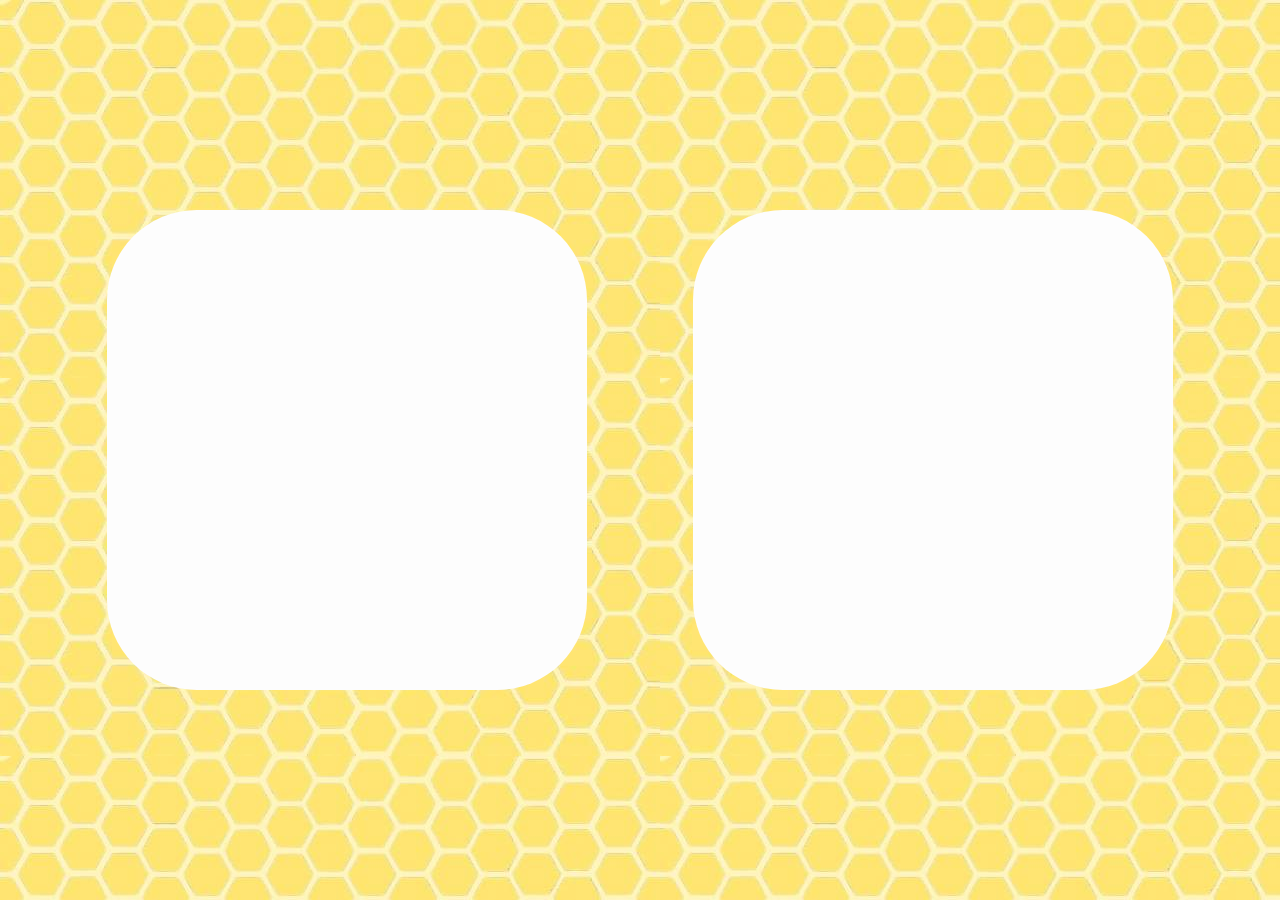
==== cadastro.html @ e91b4074 "Add files via upload" ====
<!DOCTYPE html>
<html lang="pt-br">
<head>
    <meta charset="UTF-8">
    <meta name="viewport" content="width=device-width, initial-scale=1.0">
    <title>Demo Cadastro - Buzzle</title>
    <link rel="stylesheet" href="cadastro.css">
</head>
<body>
    <script src="script.js"></script>
    <main>
        <section id="secmain">
            <button id="divprof" onclick="aniprof()">
                
            </button>
            <button id="divalun" onclick="anialun()">
                
            </button>
        </section>
    </main>
</body>
</html>
---- cadastro.css ----
html{
    height: 100%;
    background-image: url("imagens/colmeia21.jpg");
}

body{
    margin: 0;
    padding: 0;
    width: 100%;
    height: 100%;
}

main{
    width: 100%;
    height: 100%;
    overflow: hidden;
    display: flex;
    justify-content: center;
}

#secmain{
    width: 100%;
    height: 100%;
    display: flex;
    flex-wrap: wrap;
    justify-content: space-evenly;
    align-items: center;
}

#secmain button{
    background-color: #fdfdfd;
    border: none;
    width: 30rem;
    height: 30rem;
    border-radius: 10vh;
    z-index: 2;
    display: flex;
    flex-wrap: wrap;
    justify-content: center;
    align-items: center;
    cursor: pointer;
}

/*efeito ao passar o mouse*/
#divprof:not(:focus):hover{
    filter: brightness(95%);
    scale: 105%;
    transition: 0.2s;
}

/*efeito ao tirar o mouse*/
#divprof:not(:hover){
    transition: 0.2s;
}

/*remove efeitos após o clique*/
#divprof:focus{
    outline: none;
}

/*efeito ao passar o mouse*/
#divalun:not(:focus):hover{
    filter: brightness(95%);
    scale: 105%;
    transition: 0.2s;
}

/*efeito ao tirar o mouse*/
#divalun:not(:hover){
    transition: 0.2s;
}

/*remove efeitos após o clique*/
#divalun:focus{
    outline: none;
}

/*animação ao clicar no divprof*/
.animacaoprof{
    animation: animaprof 2s forwards;
}

.tiraalun{
    animation: tiraalun 2s forwards;
}

.secmain{
    animation: secao 2s forwards;
}

@keyframes animaprof{
    to{
        transform: translate(70%);
        height: 40rem;
        width: 35rem;
    }
}

@keyframes tiraalun{
    to{
        transform: translateX(175%);
    }
}

@keyframes secao{
    to{
        width: 200%;
    }
}

/*animação ao clicar no divalun*/
.animacaoalun{
    animation: animaalun 2s forwards;
}

.tiraprof{
    animation: tiraprof 2s forwards;
}

.secmain{
    animation: secao 2s forwards;
}

@keyframes animaalun{
    to{
        transform: translate(-70%);
        height: 40rem;
        width: 35rem;
    }
}

@keyframes tiraprof{
    to{
        transform: translateX(-175%);
    }
}

@keyframes secao{
    to{
        width: 200%;
    }
}
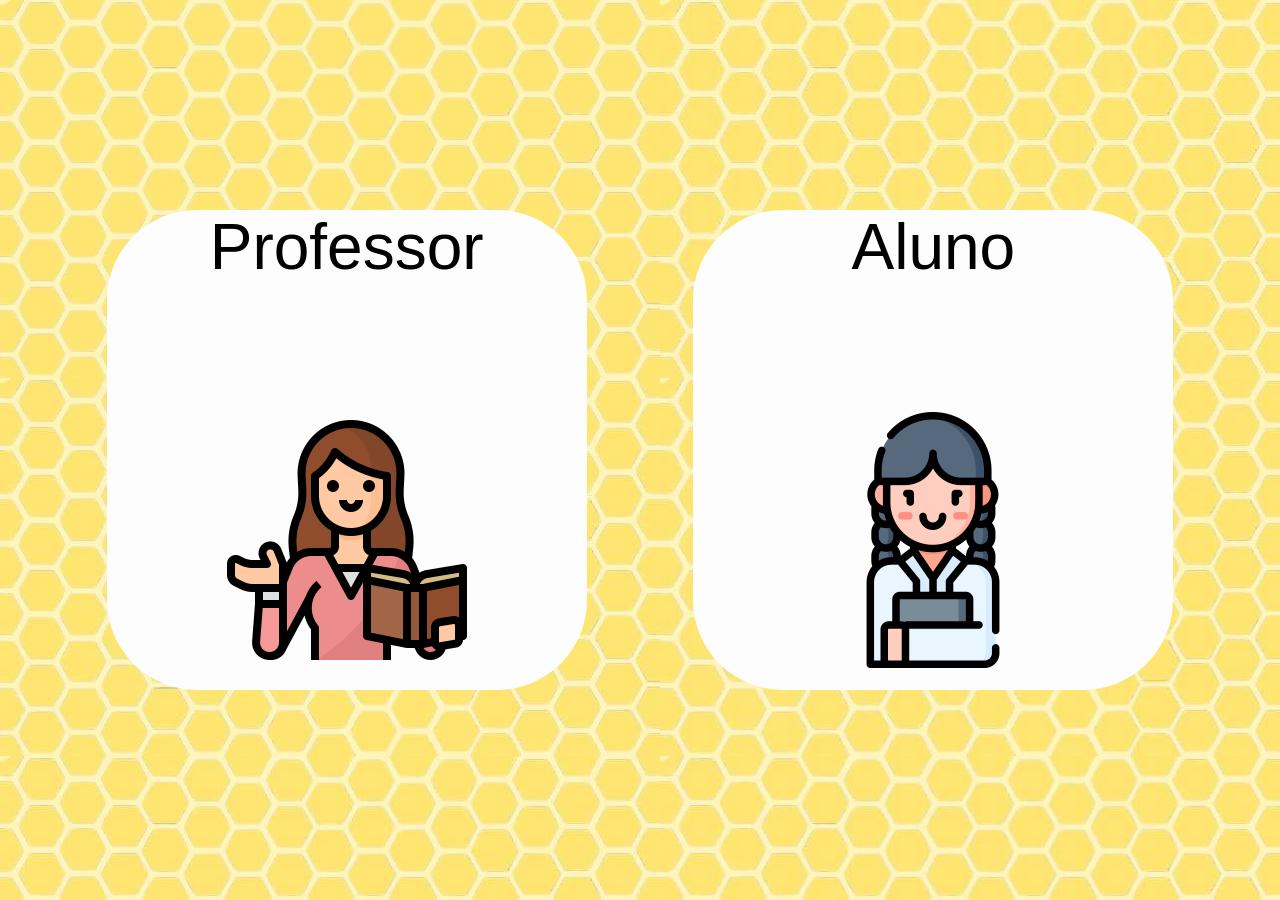
==== commit 074a8938: "Add files via upload" ====
--- a/cadastro.html
+++ b/cadastro.html
@@ -11,10 +11,14 @@
     <main>
         <section id="secmain">
             <button id="divprof" onclick="aniprof()">
-                
+                <div id="efeitoprof"></div>
+                <p>Professor</p>
+                <img src="imagens/prof.png">
             </button>
             <button id="divalun" onclick="anialun()">
-                
+                <div id="efeitoalun"></div>
+                <p>Aluno</p>
+                <img src="imagens/aluno.png">
             </button>
         </section>
     </main>
--- a/cadastro.css
+++ b/cadastro.css
@@ -1,3 +1,8 @@
+*{
+    padding: 0;
+    margin: 0;
+}
+
 html{
     height: 100%;
     background-image: url("imagens/colmeia21.jpg");
@@ -41,9 +46,25 @@
     cursor: pointer;
 }
 
+button p{
+    font-size: 4rem;
+}
+
+button img{
+    scale: 50%;
+}
+
+button div{
+    position: absolute;
+    width: 0;
+    height: 0;
+    border-radius: 10vh;
+    background-color: #ffda33;
+}
+
 /*efeito ao passar o mouse*/
 #divprof:not(:focus):hover{
-    filter: brightness(95%);
+    border: 0.5rem solid #ffda33;
     scale: 105%;
     transition: 0.2s;
 }
@@ -60,7 +81,7 @@
 
 /*efeito ao passar o mouse*/
 #divalun:not(:focus):hover{
-    filter: brightness(95%);
+    border: 0.5rem solid #ffda33;
     scale: 105%;
     transition: 0.2s;
 }
@@ -78,14 +99,21 @@
 /*animação ao clicar no divprof*/
 .animacaoprof{
     animation: animaprof 2s forwards;
+    animation-delay: 0.5s;
 }
 
 .tiraalun{
     animation: tiraalun 2s forwards;
+    animation-delay: 0.5s;
+}
+
+.efx{
+    animation: efeito 0.5s forwards
 }
 
 .secmain{
     animation: secao 2s forwards;
+    animation-delay: 0.5s;
 }
 
 @keyframes animaprof{
@@ -108,17 +136,31 @@
     }
 }
 
+@keyframes efeito{
+    to{
+        width: 100%;
+        height: 100%;
+    }
+}
+
 /*animação ao clicar no divalun*/
 .animacaoalun{
     animation: animaalun 2s forwards;
+    animation-delay: 0.5s;
 }
 
 .tiraprof{
     animation: tiraprof 2s forwards;
+    animation-delay: 0.5s;
+}
+
+.efx{
+    animation: efeito 0.5s forwards;
 }
 
 .secmain{
     animation: secao 2s forwards;
+    animation-delay: 0.5s;
 }
 
 @keyframes animaalun{
@@ -135,6 +177,13 @@
     }
 }
 
+@keyframes efeito{
+    to{
+        width: 100%;
+        height: 100%;
+    }
+}
+
 @keyframes secao{
     to{
         width: 200%;
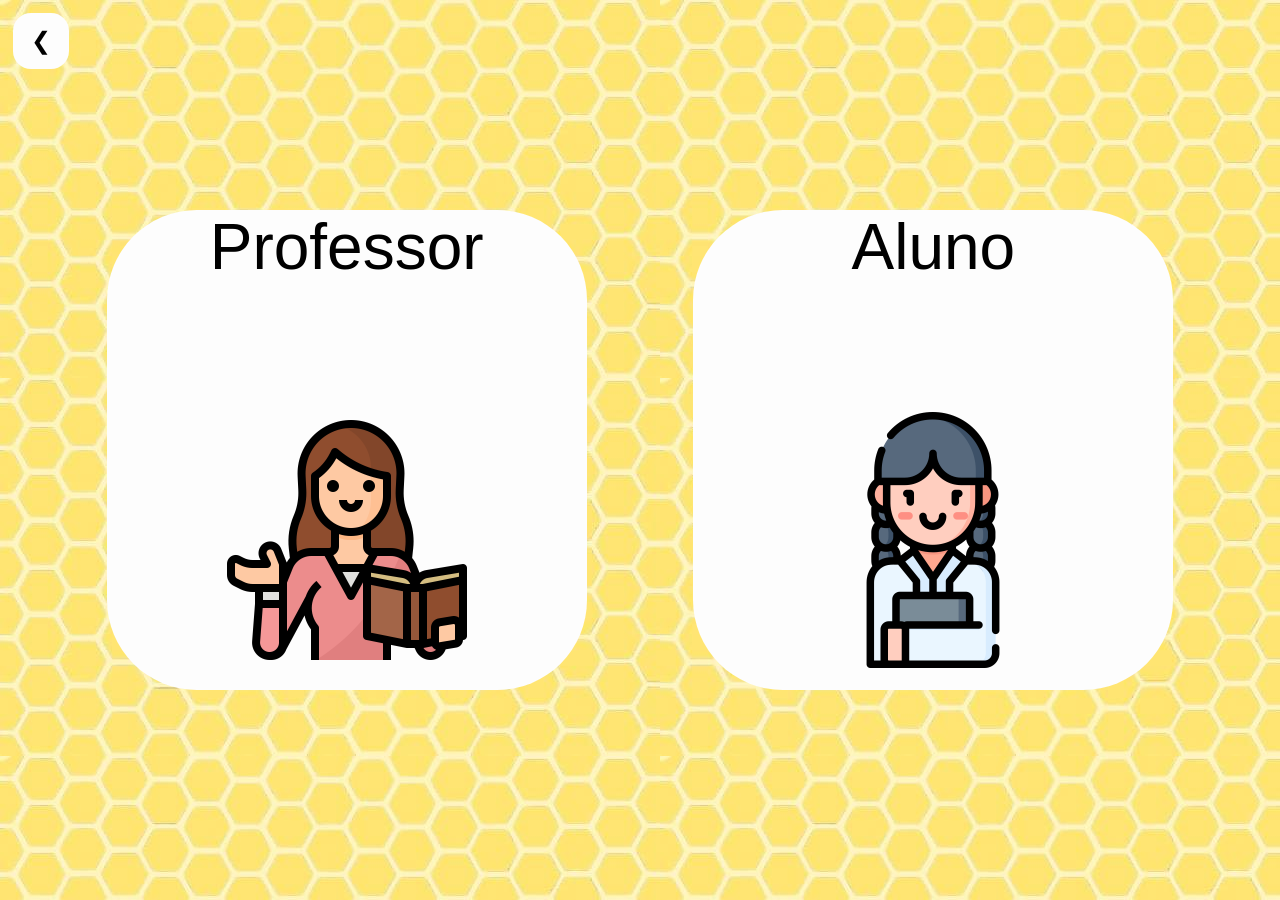
==== commit 81c1236e: "Add files via upload" ====
--- a/cadastro.html
+++ b/cadastro.html
@@ -9,6 +9,7 @@
 <body>
     <script src="script.js"></script>
     <main>
+        <a href="landpage.html"><button class="retorno">&#10094;</button></a>
         <section id="secmain">
             <button id="divprof" onclick="aniprof()">
                 <div id="efeitoprof"></div>
@@ -21,6 +22,20 @@
                 <img src="imagens/aluno.png">
             </button>
         </section>
+        <div id="divcad">
+            <p>Cadastro</p>
+            <div class="divinput">
+                <input type="text" placeholder="e-mail" class="texto" id="txt">
+                <input type="password" placeholder="senha" class="senha" id="senha1">
+                <button id="botao1" onclick="anibotao1()"><img src="imagens/venao.png" id="olho1"></button>
+                <input type="password" placeholder="confirmar senha" class="senha" id="senha2">
+                <button id="botao2" onclick="anibotao2()"><img src="imagens/venao.png" id="olho2"></button>
+            </div>
+            <div class="divbutton">
+                <button id="volt" onclick="anivolta()">Voltar</button>
+                <button id="conc" onclick="conccad()">Concluir</button>
+            </div>
+        </div>
     </main>
 </body>
 </html>
--- a/cadastro.css
+++ b/cadastro.css
@@ -23,6 +23,25 @@
     justify-content: center;
 }
 
+.retorno{
+    position: absolute;
+    margin-left: 1%;
+    margin-top: 1%;
+    width: 3.5rem;
+    height: 3.5rem;
+    border: none;
+    border-radius: 2vh;
+    font-size: 1.5rem;
+    background-color: #fdfdfd;
+    cursor: pointer;
+    transition: 0.2s;
+}
+
+.retorno:hover{
+    border: 0.2rem solid #ffda33;
+    scale: 110%;
+}
+
 #secmain{
     width: 100%;
     height: 100%;
@@ -33,6 +52,7 @@
 }
 
 #secmain button{
+    position: relative;
     background-color: #fdfdfd;
     border: none;
     width: 30rem;
@@ -60,6 +80,7 @@
     height: 0;
     border-radius: 10vh;
     background-color: #ffda33;
+    z-index: 1;
 }
 
 /*efeito ao passar o mouse*/
@@ -111,14 +132,9 @@
     animation: efeito 0.5s forwards
 }
 
-.secmain{
-    animation: secao 2s forwards;
-    animation-delay: 0.5s;
-}
-
 @keyframes animaprof{
     to{
-        transform: translate(70%);
+        transform: translateX(56.44%);
         height: 40rem;
         width: 35rem;
     }
@@ -127,12 +143,6 @@
 @keyframes tiraalun{
     to{
         transform: translateX(175%);
-    }
-}
-
-@keyframes secao{
-    to{
-        width: 200%;
     }
 }
 
@@ -158,14 +168,9 @@
     animation: efeito 0.5s forwards;
 }
 
-.secmain{
-    animation: secao 2s forwards;
-    animation-delay: 0.5s;
-}
-
 @keyframes animaalun{
     to{
-        transform: translate(-70%);
+        transform: translateX(-56.3%);
         height: 40rem;
         width: 35rem;
     }
@@ -184,9 +189,238 @@
     }
 }
 
-@keyframes secao{
-    to{
-        width: 200%;
-    }
-}
-
+
+/*div que surge para fazer o cadastro, filhos e efeitos*/
+#divcad{
+    position: absolute;
+    width: 0;
+    height: 0;
+    border-radius: 10vh;
+    background-color: #fdfdfd;
+    border: 0.5rem solid #ffda33;
+    top: 50%;
+    left: 50%;
+    transform: translate(-50%, -50%);
+    z-index: 2;
+    opacity: 0;
+    display: flex;
+    flex-direction: column;
+    justify-content: space-around;
+    align-items: center;
+}
+
+#divcad p{
+    margin-top: 5%;
+    font-size: 4rem;
+}
+
+.divinput{
+    width: 100%;
+    height: 50%;
+    display: flex;
+    flex-direction: column;
+    justify-content: space-evenly;
+    align-items: flex-start;
+    box-sizing: border-box;
+}
+
+.divinput input{
+    height: 4rem;
+    margin-left: 10%;
+    background-color: #fdfdfd;
+    border: none;
+    border: 0.1rem solid #ffda33;
+    border-radius: 1.5vh;
+    outline: none;
+    font-size: 1.5rem;
+    padding-left: 2%;
+    box-sizing: border-box;
+    z-index: 1;
+}
+
+.texto{
+    width: 80%;
+}
+
+.senha{
+    width: 70%;
+}
+
+::placeholder{
+    color: #bababa;
+}
+
+.divinput button{
+    display: flex;
+    position: absolute;
+    margin-left: 10%;
+    width: 80%;
+    height: 4rem;
+    background-color: #e4e4e4;
+    border: none;
+    border-radius: 1.5vh;
+    cursor: pointer;
+    z-index: 0;
+    transition: 0.2s;
+}
+
+.divinput button:last-of-type{
+    margin-top: 12rem;
+}
+
+.divinput button:hover{
+    filter: brightness(95%);
+}
+
+.divinput button img{
+    scale: 60%;
+    margin-left: 85%;
+}
+
+/*animação botao de ver/esconder senha*/
+.divinput button {
+    transition: background-color 0.5s;
+}
+
+.divinput button.versenha {
+    background-color: #ffda33;
+}
+
+.divinput button.saisenha {
+    background-color: #e4e4e4;
+}
+/*fim animação*/
+
+.divbutton{
+    width: 100%;
+    height: 20%;
+    display: flex;
+    justify-content: space-evenly;
+    align-items: center;
+}
+
+.divbutton button{
+    width: 30%;
+    height: 5rem;
+    border-radius: 2.5vh;
+    font-size: 1.5rem;
+}
+
+#volt{
+    border: 0.2rem solid #ffda33;
+    background-color: #fdfdfd;
+    color: #ffda33;
+    cursor: pointer;
+    transition: 0.2s;
+}
+
+#volt:hover{
+    filter: brightness(95%);
+    scale: 105%;
+}
+
+#conc{
+    border: 0.2rem solid #ffda33;
+    background-color: #ffda33;
+    color: #fdfdfd;
+    cursor: pointer;
+    transition: 0.2s;
+}
+
+#conc:hover{
+    filter: brightness(95%);
+    scale: 105%;
+}
+
+.divcad{
+    animation: opaci 0.1s forwards, vemdiv 0.4s forwards;
+    animation-delay: 2s;
+}
+
+@keyframes opaci{
+    to{
+        opacity: 1;
+    }
+}
+
+@keyframes vemdiv{
+    to{
+        width: 35rem;
+        height: 40rem;
+    }
+}
+
+/*animação de voltar*/
+/*volta professor*/
+.saidivcad{
+    animation: saiopaci 0.1 forwards, saidivcad 0.4s forwards;
+}
+
+@keyframes saiopaci{
+    to{
+        opacity: 0;
+    }
+}
+
+@keyframes saidivcad{
+    to{
+        width: 0;
+        height: 0;
+    }
+}
+
+.saiefx{
+    animation: saiefx 0.5s forwards;
+}
+
+@keyframes saiefx{
+    to{
+        width: 0;
+        height: 0;
+    }
+}
+
+/*TERMINAR, ATUALMENTE N TEM TRANSIÇÃO NENHUMA*/
+/*
+.voltaprof{
+    animation: voltaprof 2s forwards;
+    animation-delay: 0.5s;
+}
+
+@keyframes voltaprof{
+    to{
+        transform: translateX(-56.44%);
+        height: 30rem;
+        width: 30rem;
+    }
+}
+*/
+
+/*volta aluno*/
+.saidivcad{
+    animation: saiopaci 0.1 forwards, saidivcad 0.4s forwards;
+}
+
+@keyframes saiopaci{
+    to{
+        opacity: 0;
+    }
+}
+
+@keyframes saidivcad{
+    to{
+        width: 0;
+        height: 0;
+    }
+}
+
+.saiefx{
+    animation: saiefx 0.5s forwards;
+}
+
+@keyframes saiefx{
+    to{
+        width: 0;
+        height: 0;
+    }
+}
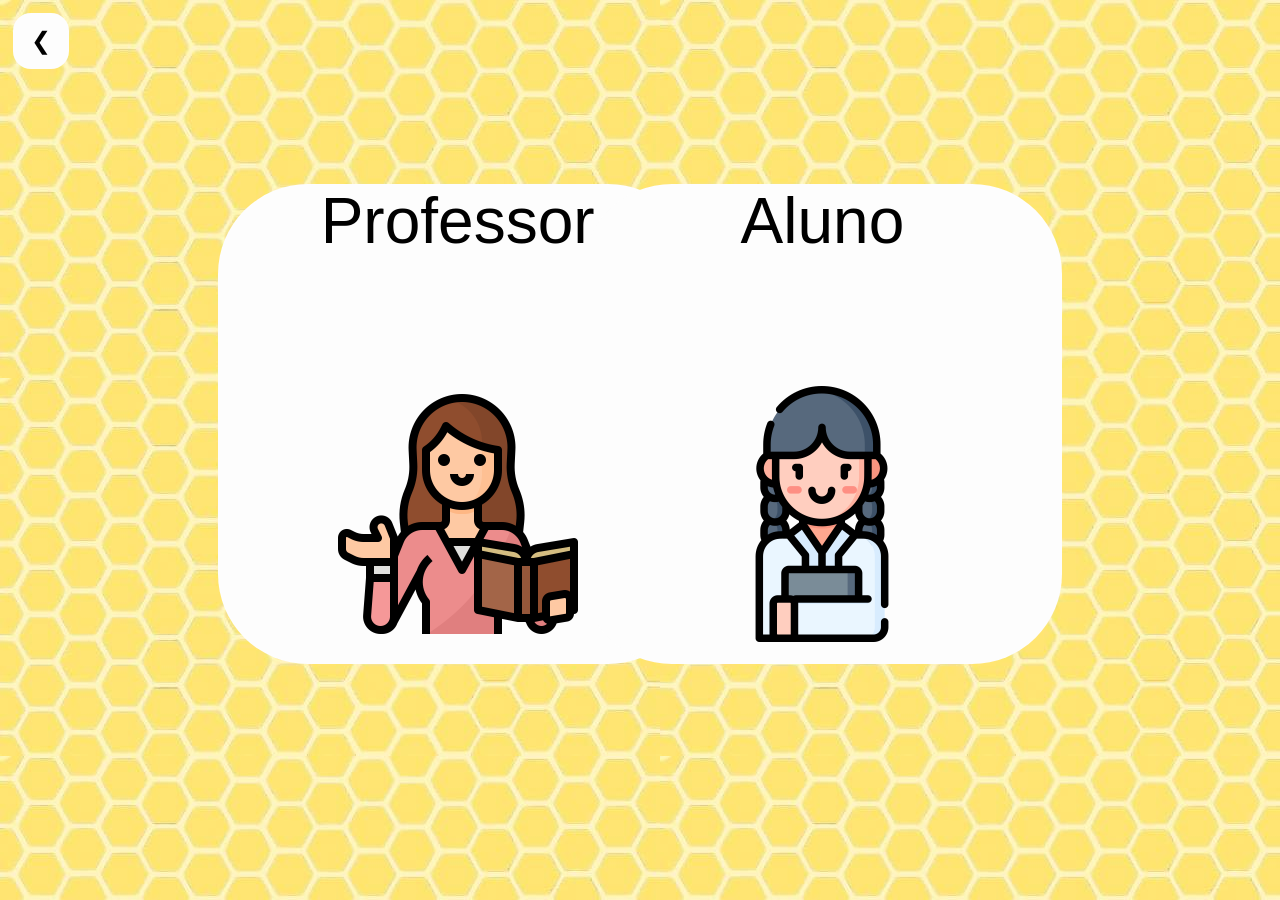
==== commit 04390bf3: "Add files via upload" ====
--- a/cadastro.html
+++ b/cadastro.html
@@ -24,7 +24,7 @@
         </section>
         <div id="divcad">
             <p>Cadastro</p>
-            <div class="divinput">
+            <div id="divinput">
                 <input type="text" placeholder="e-mail" class="texto" id="txt">
                 <input type="password" placeholder="senha" class="senha" id="senha1">
                 <button id="botao1" onclick="anibotao1()"><img src="imagens/venao.png" id="olho1"></button>
@@ -33,7 +33,7 @@
             </div>
             <div class="divbutton">
                 <button id="volt" onclick="anivolta()">Voltar</button>
-                <button id="conc" onclick="conccad()">Concluir</button>
+                <button id="conc" onclick="avanc()">Avançar</button>
             </div>
         </div>
     </main>
--- a/cadastro.css
+++ b/cadastro.css
@@ -43,8 +43,10 @@
 }
 
 #secmain{
+    position: relative;
+    margin-top: 5%;
     width: 100%;
-    height: 100%;
+    height: 80%;
     display: flex;
     flex-wrap: wrap;
     justify-content: space-evenly;
@@ -52,7 +54,7 @@
 }
 
 #secmain button{
-    position: relative;
+    position: absolute;
     background-color: #fdfdfd;
     border: none;
     width: 30rem;
@@ -64,6 +66,14 @@
     justify-content: center;
     align-items: center;
     cursor: pointer;
+}
+
+#divprof{
+    left: 17%;
+}
+
+#divalun{
+    right: 17%;
 }
 
 button p{
@@ -119,22 +129,23 @@
 
 /*animação ao clicar no divprof*/
 .animacaoprof{
-    animation: animaprof 2s forwards;
-    animation-delay: 0.5s;
+    animation: animaprof 0.5s forwards;
+    animation-delay: 0.2s;
 }
 
 .tiraalun{
-    animation: tiraalun 2s forwards;
-    animation-delay: 0.5s;
+    animation: tiraalun 0.5s forwards;
+    animation-delay: 0.2s;
 }
 
 .efx{
-    animation: efeito 0.5s forwards
+    animation: efeito 0.2s forwards
 }
 
 @keyframes animaprof{
     to{
-        transform: translateX(56.44%);
+        left: 50%;
+        transform: translate(-50%);
         height: 40rem;
         width: 35rem;
     }
@@ -155,22 +166,23 @@
 
 /*animação ao clicar no divalun*/
 .animacaoalun{
-    animation: animaalun 2s forwards;
-    animation-delay: 0.5s;
+    animation: animaalun 0.5s forwards;
+    animation-delay: 0.2s;
 }
 
 .tiraprof{
-    animation: tiraprof 2s forwards;
-    animation-delay: 0.5s;
+    animation: tiraprof 0.5s forwards;
+    animation-delay: 0.2s;
 }
 
 .efx{
-    animation: efeito 0.5s forwards;
+    animation: efeito 0.2s forwards;
 }
 
 @keyframes animaalun{
     to{
-        transform: translateX(-56.3%);
+        right: 50%;
+        transform: translate(50%);
         height: 40rem;
         width: 35rem;
     }
@@ -207,6 +219,7 @@
     flex-direction: column;
     justify-content: space-around;
     align-items: center;
+    overflow: hidden;
 }
 
 #divcad p{
@@ -214,7 +227,7 @@
     font-size: 4rem;
 }
 
-.divinput{
+#divinput{
     width: 100%;
     height: 50%;
     display: flex;
@@ -224,7 +237,7 @@
     box-sizing: border-box;
 }
 
-.divinput input{
+#divinput input{
     height: 4rem;
     margin-left: 10%;
     background-color: #fdfdfd;
@@ -238,6 +251,17 @@
     z-index: 1;
 }
 
+.saidafrentedivinputdocaralho{
+    animation: saidaquiporra 0.5s forwards;
+}
+
+@keyframes saidaquiporra{
+    to{
+        position: absolute;
+        left: 0;
+    }
+}
+
 .texto{
     width: 80%;
 }
@@ -250,7 +274,7 @@
     color: #bababa;
 }
 
-.divinput button{
+#divinput button{
     display: flex;
     position: absolute;
     margin-left: 10%;
@@ -264,29 +288,29 @@
     transition: 0.2s;
 }
 
-.divinput button:last-of-type{
+#divinput button:last-of-type{
     margin-top: 12rem;
 }
 
-.divinput button:hover{
+#divinput button:hover{
     filter: brightness(95%);
 }
 
-.divinput button img{
+#divinput button img{
     scale: 60%;
     margin-left: 85%;
 }
 
 /*animação botao de ver/esconder senha*/
-.divinput button {
+#divinput button {
     transition: background-color 0.5s;
 }
 
-.divinput button.versenha {
+#divinput button.versenha {
     background-color: #ffda33;
 }
 
-.divinput button.saisenha {
+#divinput button.saisenha {
     background-color: #e4e4e4;
 }
 /*fim animação*/
@@ -334,7 +358,7 @@
 
 .divcad{
     animation: opaci 0.1s forwards, vemdiv 0.4s forwards;
-    animation-delay: 2s;
+    animation-delay: 0.5s;
 }
 
 @keyframes opaci{
@@ -350,7 +374,7 @@
     }
 }
 
-/*animação de voltar*/
+/*animação de voltar ARRUMAR/
 /*volta professor*/
 .saidivcad{
     animation: saiopaci 0.1 forwards, saidivcad 0.4s forwards;
@@ -370,7 +394,7 @@
 }
 
 .saiefx{
-    animation: saiefx 0.5s forwards;
+    animation: saiefx 0.2s forwards;
 }
 
 @keyframes saiefx{
@@ -380,21 +404,18 @@
     }
 }
 
-/*TERMINAR, ATUALMENTE N TEM TRANSIÇÃO NENHUMA*/
-/*
 .voltaprof{
-    animation: voltaprof 2s forwards;
-    animation-delay: 0.5s;
+    animation: voltaprof 0.5s forwards;
+    animation-delay: 0.2s;
 }
 
 @keyframes voltaprof{
     to{
-        transform: translateX(-56.44%);
+        left: 17%;
         height: 30rem;
         width: 30rem;
     }
 }
-*/
 
 /*volta aluno*/
 .saidivcad{
